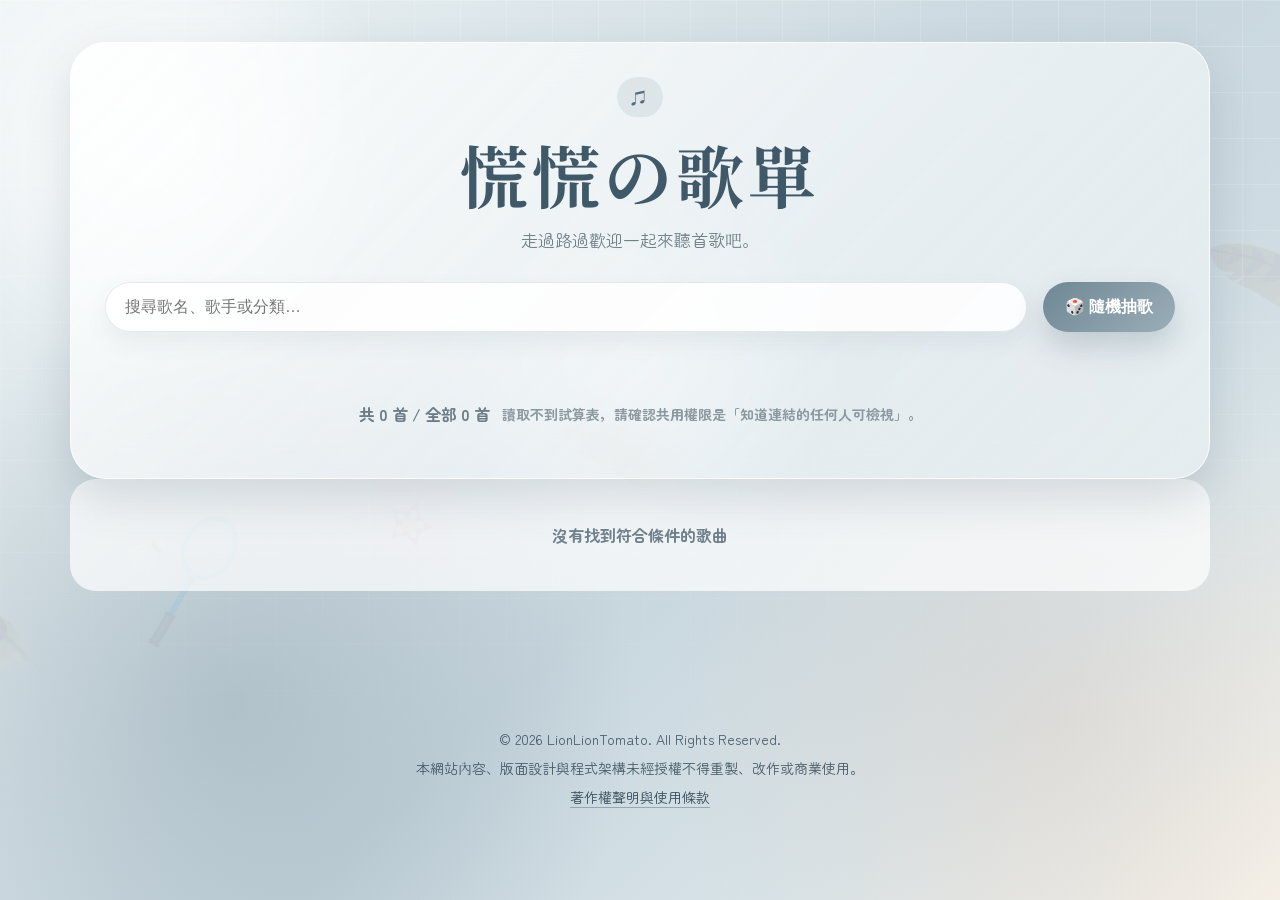
==== index.html @ 7f629f47 "Update index.html" ====
<!DOCTYPE html>
<html lang="zh-Hant">
<head>
<meta charset="utf-8"/>
<meta content="width=device-width, initial-scale=1.0" name="viewport"/>
<title>慌慌歌單</title>

<link href="https://fonts.googleapis.com" rel="preconnect"/>
<link crossorigin="" href="https://fonts.gstatic.com" rel="preconnect"/>
<link rel="icon" href="data:image/svg+xml,<svg xmlns=%22http://www.w3.org/2000/svg%22 viewBox=%220 0 100 100%22><text y=%22.9em%22 font-size=%2290%22>🌸</text></svg>">
<link href="https://fonts.googleapis.com/css2?family=Noto+Serif+TC:wght@500;700&family=Zen+Maru+Gothic:wght@400;500;700&display=swap" rel="stylesheet"/>

<link href="style.css?v=20260621b" rel="stylesheet"/>

<style>
.site-footer{
  position:relative;
  z-index:2;
  max-width:980px;
  margin:40px auto 24px;
  padding:22px 18px;
  text-align:center;
  font-family:"Zen Maru Gothic","Noto Serif TC",serif;
  color:rgba(48,70,84,.86);
  font-size:14px;
  line-height:1.8;
}

.site-footer p{
  margin:4px 0;
}

.site-footer a{
  color:rgba(48,70,84,.95);
  text-decoration:none;
  border-bottom:1px solid rgba(48,70,84,.35);
}

.site-footer a:hover{
  opacity:.75;
}
</style>
</head>

<body>
<div class="float-layer" id="floatLayer"></div>

<main class="wrap">
<section class="hero">
<span class="eyebrow"> ♫</span>
<h1 id="siteTitle">慌慌の歌單</h1>
<p id="siteSubtitle">走過路過歡迎一起來聽首歌吧。</p>

<div class="controls">
<input class="search" id="search" placeholder="搜尋歌名、歌手或分類…"/>
<button class="random" id="randomBtn" type="button">🎲 隨機抽歌</button>
</div>

<div class="tags" id="tags"></div>
<div class="meta">
  <span id="count">讀取中…</span>
  <span class="status" id="status"></span>
</div>
</section>

<section class="grid" id="grid"></section>
<div class="empty" id="empty">沒有找到符合條件的歌曲</div>
</main>

<footer class="site-footer">
  <p>© 2026 LionLionTomato. All Rights Reserved.</p>
  <p>本網站內容、版面設計與程式架構未經授權不得重製、改作或商業使用。</p>
  <p><a href="copyright.html">著作權聲明與使用條款</a></p>
</footer>

<div class="modal" id="modal">
  <div class="modal-card">
    <h2 id="modalTitle">🌸慌慌推薦</h2>
    <div class="big" id="pickSong"></div>
    <div id="pickArtist"></div>
    <button class="close" id="closeModal" type="button">謝謝尼的瓜單啊！</button>
  </div>
</div>

<script src="./script.js?v=1008"></script>
</body>
</html>
---- style.css ----
:root{
  --blue-900:#405969; --blue-800:#526d7e; --blue-700:#6f8795; --blue-600:#839aa8;
  --blue-300:#cbd8df; --blue-200:#dbe5e9; --blue-100:#eef4f6;
  --cream:#f8f5ef; --ink:#31434d; --muted:#70818b; --white:rgba(255,255,255,.78);
  --shadow:0 18px 45px rgba(64,89,105,.18); --radius:26px;
}

*{box-sizing:border-box}
html{scroll-behavior:smooth}

body{
  margin:0;
  min-height:100vh;
  color:var(--ink);
  font-family:'Zen Maru Gothic','Noto Serif TC',system-ui,sans-serif;
  overflow-x:hidden;
  background:
    radial-gradient(circle at 12% 16%, rgba(255,255,255,.95), transparent 18%),
    radial-gradient(circle at 88% 14%, rgba(203,216,223,.95), transparent 26%),
    radial-gradient(circle at 18% 78%, rgba(111,135,149,.32), transparent 32%),
    radial-gradient(circle at 82% 80%, rgba(216,180,160,.22), transparent 30%),
    radial-gradient(circle at 50% 42%, rgba(255,255,255,.50), transparent 23%),
    radial-gradient(circle at 38% 62%, rgba(203,216,223,.42), transparent 28%),
    linear-gradient(135deg,#eef4f6 0%,#dbe5e9 28%,#c7d6de 55%,#d9e4e8 78%,#f6f2ea 100%);
}

body:before{
  content:"🪶  🏸  🌸  🪶  🏸  🌸  🪶";
  position:fixed;
  inset:0;
  pointer-events:none;
  z-index:0;
  display:flex;
  align-items:center;
  justify-content:center;
  color:rgba(64,89,105,.075);
  font-size:clamp(44px,8vw,105px);
  letter-spacing:34px;
  line-height:2.4;
  white-space:nowrap;
  transform:rotate(-15deg);
}

body:after{
  content:"";
  position:fixed;
  inset:0;
  pointer-events:none;
  z-index:0;
  background-image:
    linear-gradient(rgba(255,255,255,.30) 1px, transparent 1px),
    linear-gradient(90deg, rgba(255,255,255,.24) 1px, transparent 1px);
  background-size:46px 46px;
  mask-image:linear-gradient(to bottom,rgba(0,0,0,.72),transparent 88%);
}

.float-layer{position:fixed;inset:0;pointer-events:none;overflow:hidden;z-index:0}
.float{position:absolute;bottom:-8vh;font-size:clamp(18px,2.6vw,32px);opacity:.42;filter:drop-shadow(0 8px 12px rgba(64,89,105,.15));animation:rise var(--dur) linear infinite;left:var(--left);animation-delay:var(--delay)}
@keyframes rise{0%{transform:translateY(0) rotate(0deg);opacity:0}15%{opacity:.45}100%{transform:translateY(-112vh) rotate(360deg);opacity:0}}

.wrap{position:relative;z-index:1;max-width:1180px;margin:0 auto;padding:42px 20px 70px}

.hero{
  padding:34px;
  border-radius:36px;
  background:linear-gradient(135deg,rgba(255,255,255,.76),rgba(238,244,246,.62));
  box-shadow:var(--shadow);
  border:1px solid rgba(255,255,255,.76);
  backdrop-filter:blur(18px);
  text-align:center !important;
  display:flex !important;
  flex-direction:column !important;
  align-items:center !important;
}

.eyebrow{
  display:inline-flex;
  gap:8px;
  align-items:center;
  justify-content:center;
  padding:8px 14px;
  border-radius:999px;
  background:rgba(111,135,149,.13);
  color:var(--blue-800);
  font-weight:700;
  letter-spacing:.08em;
  margin:0 auto;
  text-align:center !important;
}

.hero h1{
  font-family:'Noto Serif TC',serif;
  font-size:clamp(36px,6vw,68px);
  line-height:1.1;
  margin:20px 0 12px;
  color:var(--blue-900);
  letter-spacing:.06em;
  text-align:center !important;
  width:100%;
}

.hero p{
  margin:0;
  color:var(--muted);
  font-size:17px;
  line-height:1.9;
  text-align:center !important;
  width:100%;
}

.controls{display:grid;grid-template-columns:1fr auto;gap:16px;margin:26px 0 18px;width:100%}
.search{width:100%;border:0;outline:0;border-radius:999px;background:rgba(255,255,255,.86);padding:16px 20px;font-size:16px;color:var(--ink);box-shadow:inset 0 0 0 1px rgba(111,135,149,.18),0 10px 22px rgba(64,89,105,.08)}
.random{border:0;border-radius:999px;padding:0 22px;background:linear-gradient(135deg,#6f8795,#9aaeb8);color:white;font-weight:800;font-size:16px;cursor:pointer;box-shadow:0 14px 30px rgba(64,89,105,.23);transition:.22s}
.random:hover{transform:translateY(-2px)}

.tags{display:flex;flex-wrap:wrap;gap:10px;margin:20px 0 26px;width:100%}
.tag{--tag:#8fa3ad;--tagLight:#eef3f5;border:1px solid rgba(82,109,126,.14);background:linear-gradient(135deg,rgba(255,255,255,.84),var(--tagLight));color:#526b78;padding:10px 16px;border-radius:999px;font-weight:800;cursor:pointer;box-shadow:0 9px 18px rgba(64,89,105,.08);transition:.22s}
.tag:hover{transform:translateY(-2px);box-shadow:0 13px 26px rgba(64,89,105,.14)}
.tag.active{background:linear-gradient(135deg,var(--tag),#506a7a);color:white;border-color:transparent;box-shadow:0 15px 28px rgba(64,89,105,.25);transform:translateY(-2px)}

.meta{display:flex;align-items:center;justify-content:space-between;gap:12px;margin:6px 2px 18px;color:#6b7c86;font-weight:700}
.status{font-size:14px;color:#8a98a0}
.grid{display:grid;grid-template-columns:repeat(auto-fill,minmax(230px,1fr));gap:18px}

.card{
  position:relative;
  min-height:150px;
  padding:22px 18px 56px;
  border-radius:var(--radius);
  background:linear-gradient(145deg,rgba(255,255,255,.82),rgba(236,243,246,.72));
  border:1px solid rgba(255,255,255,.8);
  box-shadow:0 15px 32px rgba(64,89,105,.12);
  overflow:hidden;
  transition:.22s;
  isolation:isolate;
}

.card:hover{transform:translateY(-4px)}

/* 卡片右上角圖示裝飾 */
.card:after{
  content:'🌸';
  position:absolute;
  right:15px;
  top:12px;
  width:56px;
  height:56px;
  display:grid;
  place-items:center;
  border-radius:18px;
  background:rgba(111,135,149,.10);
  border:1px solid rgba(111,135,149,.10);
  box-shadow:0 10px 22px rgba(64,89,105,.08);
  font-size:34px;
  line-height:1;
  opacity:.42;
  transform:rotate(-10deg);
  pointer-events:none;
  z-index:0;
  font-family:'Apple Color Emoji','Segoe UI Emoji','Noto Color Emoji',sans-serif;
}

.song,
.artist,
.cat{
  position:relative;
  z-index:1;
}

.song{
  font-family:'Noto Serif TC',serif;
  font-size:24px;
  font-weight:700;
  color:var(--blue-900);
  margin:0 0 9px;
  padding-right:70px;
}

.artist{
  font-size:15px;
  color:var(--muted);
  font-weight:700;
  margin-bottom:12px;
}

.cat{
  display:inline-flex;
  max-width:100%;
  padding:6px 11px;
  border-radius:999px;
  background:rgba(111,135,149,.13);
  color:#5e7480;
  font-size:13px;
  font-weight:700;
  line-height:1.5;
}

.copy{
  position:absolute;
  right:14px;
  bottom:14px;
  z-index:2;
  border:0;
  border-radius:999px;
  padding:8px 13px;
  background:#dae5e9;
  color:#526b78;
  font-weight:800;
  cursor:pointer;
  transition:.2s;
}

.copy:hover{background:#c3d2d9}
.copy.done{background:#7f9aaa;color:white}

.empty{display:none;text-align:center;padding:44px;border-radius:26px;background:rgba(255,255,255,.7);color:#70818b;font-weight:700}
.picked{animation:pulse 1.4s ease 1;box-shadow:0 0 0 4px rgba(111,135,149,.18),0 18px 45px rgba(64,89,105,.2)}
@keyframes pulse{0%,100%{transform:scale(1)}35%{transform:scale(1.035)}}

.modal{position:fixed;inset:0;z-index:8;display:none;place-items:center;background:rgba(42,57,66,.28);backdrop-filter:blur(6px);padding:18px}
.modal.show{display:grid}
.modal-card{max-width:420px;width:100%;background:linear-gradient(135deg,#fff,#eef4f6);border-radius:30px;padding:30px;box-shadow:0 30px 70px rgba(42,57,66,.28);text-align:center}
.modal h2{font-family:'Noto Serif TC',serif;margin:0 0 12px;color:#405969}
.modal .big{font-size:30px;font-family:'Noto Serif TC',serif;font-weight:700;margin:12px 0;color:#405969}
.close{margin-top:16px;border:0;border-radius:999px;background:#6f8795;color:white;padding:11px 20px;font-weight:800;cursor:pointer}

@media(max-width:680px){
  .wrap{padding:24px 14px 50px}
  .hero{padding:24px 18px;border-radius:28px}
  .controls{grid-template-columns:1fr}
  .random{height:50px}
  .grid{grid-template-columns:1fr}
  .tag{padding:10px 13px}

  .card:after{
    right:14px;
    top:12px;
    width:52px;
    height:52px;
    font-size:32px;
  }

  .song{
    padding-right:64px;
  }
}
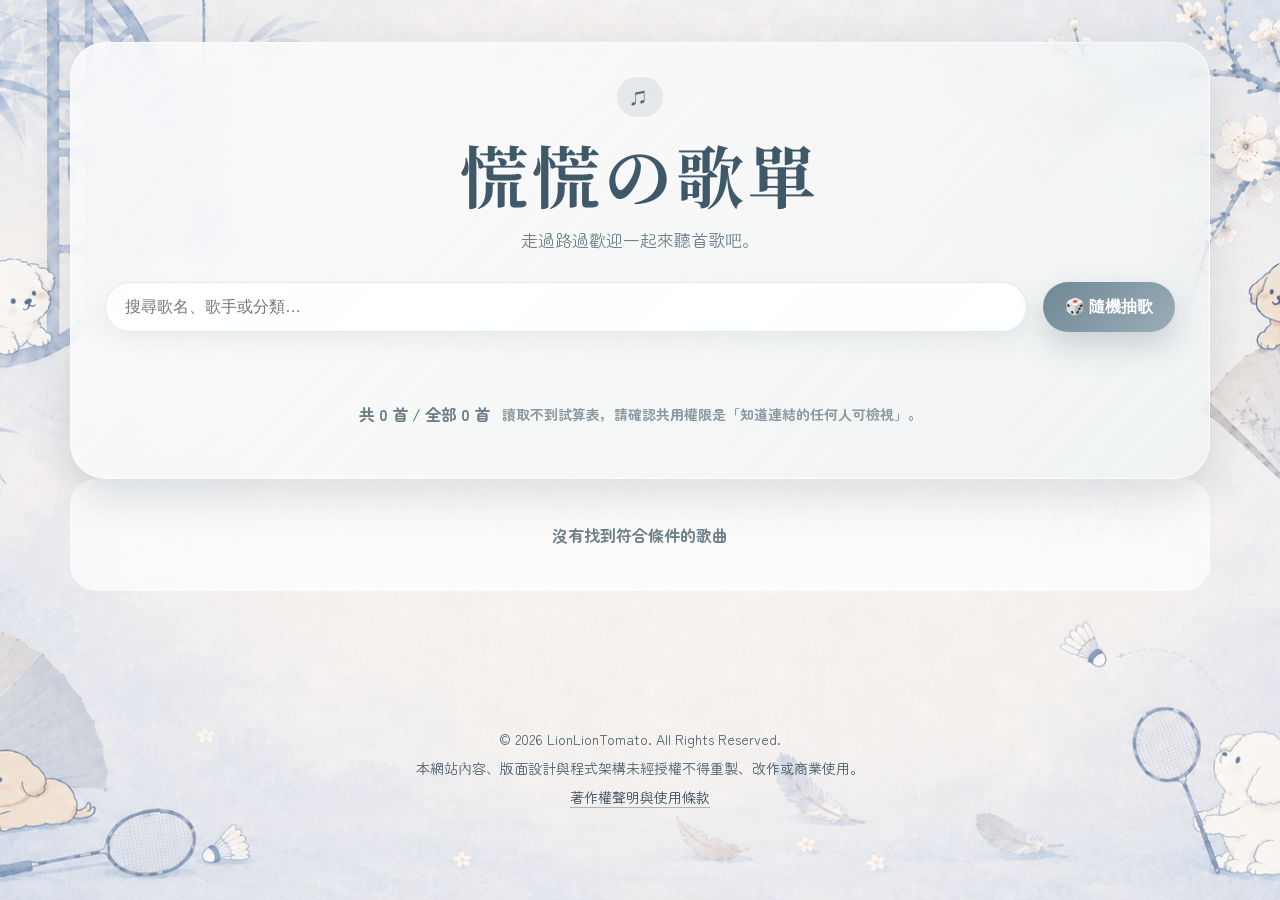
==== commit 103d42ad: "Update index.html" ====
--- a/index.html
+++ b/index.html
@@ -10,7 +10,7 @@
 <link rel="icon" href="data:image/svg+xml,<svg xmlns=%22http://www.w3.org/2000/svg%22 viewBox=%220 0 100 100%22><text y=%22.9em%22 font-size=%2290%22>🌸</text></svg>">
 <link href="https://fonts.googleapis.com/css2?family=Noto+Serif+TC:wght@500;700&family=Zen+Maru+Gothic:wght@400;500;700&display=swap" rel="stylesheet"/>
 
-<link href="style.css?v=20260621b" rel="stylesheet"/>
+<link href="style.css?v=20260621d" rel="stylesheet"/>
 
 <style>
 .site-footer{
--- a/style.css
+++ b/style.css
@@ -14,51 +14,71 @@
   color:var(--ink);
   font-family:'Zen Maru Gothic','Noto Serif TC',system-ui,sans-serif;
   overflow-x:hidden;
-  background:
-    radial-gradient(circle at 12% 16%, rgba(255,255,255,.95), transparent 18%),
-    radial-gradient(circle at 88% 14%, rgba(203,216,223,.95), transparent 26%),
-    radial-gradient(circle at 18% 78%, rgba(111,135,149,.32), transparent 32%),
-    radial-gradient(circle at 82% 80%, rgba(216,180,160,.22), transparent 30%),
-    radial-gradient(circle at 50% 42%, rgba(255,255,255,.50), transparent 23%),
-    radial-gradient(circle at 38% 62%, rgba(203,216,223,.42), transparent 28%),
-    linear-gradient(135deg,#eef4f6 0%,#dbe5e9 28%,#c7d6de 55%,#d9e4e8 78%,#f6f2ea 100%);
-}
-
-body:before{
-  content:"🪶  🏸  🌸  🪶  🏸  🌸  🪶";
+
+  /* 桌機版背景：只使用一張完整背景，不做補丁，避免分裂 */
+  background-image:
+    linear-gradient(rgba(255,255,255,.16), rgba(255,255,255,.30)),
+    url("fang-bg-desktop.png");
+  background-size:cover;
+  background-position:center bottom;
+  background-repeat:no-repeat;
+  background-attachment:fixed;
+}
+
+/* 關掉舊的左右補丁圖層，避免背景分裂 */
+body::before,
+body::after{
+  content:none !important;
+}
+
+/* 飄浮小元素：保留氛圍，但不要太搶畫面 */
+.float-layer{
   position:fixed;
   inset:0;
   pointer-events:none;
+  overflow:hidden;
   z-index:0;
-  display:flex;
-  align-items:center;
-  justify-content:center;
-  color:rgba(64,89,105,.075);
-  font-size:clamp(44px,8vw,105px);
-  letter-spacing:34px;
-  line-height:2.4;
-  white-space:nowrap;
-  transform:rotate(-15deg);
-}
-
-body:after{
-  content:"";
-  position:fixed;
-  inset:0;
-  pointer-events:none;
-  z-index:0;
-  background-image:
-    linear-gradient(rgba(255,255,255,.30) 1px, transparent 1px),
-    linear-gradient(90deg, rgba(255,255,255,.24) 1px, transparent 1px);
-  background-size:46px 46px;
-  mask-image:linear-gradient(to bottom,rgba(0,0,0,.72),transparent 88%);
-}
-
-.float-layer{position:fixed;inset:0;pointer-events:none;overflow:hidden;z-index:0}
-.float{position:absolute;bottom:-8vh;font-size:clamp(18px,2.6vw,32px);opacity:.42;filter:drop-shadow(0 8px 12px rgba(64,89,105,.15));animation:rise var(--dur) linear infinite;left:var(--left);animation-delay:var(--delay)}
-@keyframes rise{0%{transform:translateY(0) rotate(0deg);opacity:0}15%{opacity:.45}100%{transform:translateY(-112vh) rotate(360deg);opacity:0}}
-
-.wrap{position:relative;z-index:1;max-width:1180px;margin:0 auto;padding:42px 20px 70px}
+}
+
+.float{
+  position:absolute;
+  bottom:-8vh;
+  left:var(--left);
+  font-size:clamp(17px,2.2vw,30px);
+  opacity:.22;
+  color:rgba(64,89,105,.28);
+  filter:drop-shadow(0 6px 10px rgba(64,89,105,.10));
+  animation:rise var(--dur) linear infinite;
+  animation-delay:var(--delay);
+}
+
+@keyframes rise{
+  0%{
+    transform:translateY(0) rotate(0deg);
+    opacity:0;
+  }
+
+  18%{
+    opacity:.22;
+  }
+
+  72%{
+    opacity:.16;
+  }
+
+  100%{
+    transform:translateY(-112vh) rotate(180deg);
+    opacity:0;
+  }
+}
+
+.wrap{
+  position:relative;
+  z-index:1;
+  max-width:1180px;
+  margin:0 auto;
+  padding:42px 20px 70px;
+}
 
 .hero{
   padding:34px;
@@ -108,19 +128,96 @@
   width:100%;
 }
 
-.controls{display:grid;grid-template-columns:1fr auto;gap:16px;margin:26px 0 18px;width:100%}
-.search{width:100%;border:0;outline:0;border-radius:999px;background:rgba(255,255,255,.86);padding:16px 20px;font-size:16px;color:var(--ink);box-shadow:inset 0 0 0 1px rgba(111,135,149,.18),0 10px 22px rgba(64,89,105,.08)}
-.random{border:0;border-radius:999px;padding:0 22px;background:linear-gradient(135deg,#6f8795,#9aaeb8);color:white;font-weight:800;font-size:16px;cursor:pointer;box-shadow:0 14px 30px rgba(64,89,105,.23);transition:.22s}
+.controls{
+  display:grid;
+  grid-template-columns:1fr auto;
+  gap:16px;
+  margin:26px 0 18px;
+  width:100%;
+}
+
+.search{
+  width:100%;
+  border:0;
+  outline:0;
+  border-radius:999px;
+  background:rgba(255,255,255,.86);
+  padding:16px 20px;
+  font-size:16px;
+  color:var(--ink);
+  box-shadow:inset 0 0 0 1px rgba(111,135,149,.18),0 10px 22px rgba(64,89,105,.08);
+}
+
+.random{
+  border:0;
+  border-radius:999px;
+  padding:0 22px;
+  background:linear-gradient(135deg,#6f8795,#9aaeb8);
+  color:white;
+  font-weight:800;
+  font-size:16px;
+  cursor:pointer;
+  box-shadow:0 14px 30px rgba(64,89,105,.23);
+  transition:.22s;
+}
+
 .random:hover{transform:translateY(-2px)}
 
-.tags{display:flex;flex-wrap:wrap;gap:10px;margin:20px 0 26px;width:100%}
-.tag{--tag:#8fa3ad;--tagLight:#eef3f5;border:1px solid rgba(82,109,126,.14);background:linear-gradient(135deg,rgba(255,255,255,.84),var(--tagLight));color:#526b78;padding:10px 16px;border-radius:999px;font-weight:800;cursor:pointer;box-shadow:0 9px 18px rgba(64,89,105,.08);transition:.22s}
-.tag:hover{transform:translateY(-2px);box-shadow:0 13px 26px rgba(64,89,105,.14)}
-.tag.active{background:linear-gradient(135deg,var(--tag),#506a7a);color:white;border-color:transparent;box-shadow:0 15px 28px rgba(64,89,105,.25);transform:translateY(-2px)}
-
-.meta{display:flex;align-items:center;justify-content:space-between;gap:12px;margin:6px 2px 18px;color:#6b7c86;font-weight:700}
-.status{font-size:14px;color:#8a98a0}
-.grid{display:grid;grid-template-columns:repeat(auto-fill,minmax(230px,1fr));gap:18px}
+.tags{
+  display:flex;
+  flex-wrap:wrap;
+  gap:10px;
+  margin:20px 0 26px;
+  width:100%;
+}
+
+.tag{
+  --tag:#8fa3ad;
+  --tagLight:#eef3f5;
+  border:1px solid rgba(82,109,126,.14);
+  background:linear-gradient(135deg,rgba(255,255,255,.84),var(--tagLight));
+  color:#526b78;
+  padding:10px 16px;
+  border-radius:999px;
+  font-weight:800;
+  cursor:pointer;
+  box-shadow:0 9px 18px rgba(64,89,105,.08);
+  transition:.22s;
+}
+
+.tag:hover{
+  transform:translateY(-2px);
+  box-shadow:0 13px 26px rgba(64,89,105,.14);
+}
+
+.tag.active{
+  background:linear-gradient(135deg,var(--tag),#506a7a);
+  color:white;
+  border-color:transparent;
+  box-shadow:0 15px 28px rgba(64,89,105,.25);
+  transform:translateY(-2px);
+}
+
+.meta{
+  display:flex;
+  align-items:center;
+  justify-content:space-between;
+  gap:12px;
+  margin:6px 2px 18px;
+  color:#6b7c86;
+  font-weight:700;
+}
+
+.status{
+  font-size:14px;
+  color:#8a98a0;
+}
+
+.grid{
+  display:grid;
+  grid-template-columns:repeat(auto-fill,minmax(230px,1fr));
+  gap:18px;
+}
 
 .card{
   position:relative;
@@ -135,9 +232,10 @@
   isolation:isolate;
 }
 
-.card:hover{transform:translateY(-4px)}
-
-/* 卡片右上角圖示裝飾 */
+.card:hover{
+  transform:translateY(-4px);
+}
+
 .card:after{
   content:'🌸';
   position:absolute;
@@ -213,24 +311,117 @@
 .copy:hover{background:#c3d2d9}
 .copy.done{background:#7f9aaa;color:white}
 
-.empty{display:none;text-align:center;padding:44px;border-radius:26px;background:rgba(255,255,255,.7);color:#70818b;font-weight:700}
-.picked{animation:pulse 1.4s ease 1;box-shadow:0 0 0 4px rgba(111,135,149,.18),0 18px 45px rgba(64,89,105,.2)}
-@keyframes pulse{0%,100%{transform:scale(1)}35%{transform:scale(1.035)}}
-
-.modal{position:fixed;inset:0;z-index:8;display:none;place-items:center;background:rgba(42,57,66,.28);backdrop-filter:blur(6px);padding:18px}
+.empty{
+  display:none;
+  text-align:center;
+  padding:44px;
+  border-radius:26px;
+  background:rgba(255,255,255,.7);
+  color:#70818b;
+  font-weight:700;
+}
+
+.picked{
+  animation:pulse 1.4s ease 1;
+  box-shadow:0 0 0 4px rgba(111,135,149,.18),0 18px 45px rgba(64,89,105,.2);
+}
+
+@keyframes pulse{
+  0%,100%{transform:scale(1)}
+  35%{transform:scale(1.035)}
+}
+
+.modal{
+  position:fixed;
+  inset:0;
+  z-index:8;
+  display:none;
+  place-items:center;
+  background:rgba(42,57,66,.28);
+  backdrop-filter:blur(6px);
+  padding:18px;
+}
+
 .modal.show{display:grid}
-.modal-card{max-width:420px;width:100%;background:linear-gradient(135deg,#fff,#eef4f6);border-radius:30px;padding:30px;box-shadow:0 30px 70px rgba(42,57,66,.28);text-align:center}
-.modal h2{font-family:'Noto Serif TC',serif;margin:0 0 12px;color:#405969}
-.modal .big{font-size:30px;font-family:'Noto Serif TC',serif;font-weight:700;margin:12px 0;color:#405969}
-.close{margin-top:16px;border:0;border-radius:999px;background:#6f8795;color:white;padding:11px 20px;font-weight:800;cursor:pointer}
+
+.modal-card{
+  max-width:420px;
+  width:100%;
+  background:linear-gradient(135deg,#fff,#eef4f6);
+  border-radius:30px;
+  padding:30px;
+  box-shadow:0 30px 70px rgba(42,57,66,.28);
+  text-align:center;
+}
+
+.modal h2{
+  font-family:'Noto Serif TC',serif;
+  margin:0 0 12px;
+  color:#405969;
+}
+
+.modal .big{
+  font-size:30px;
+  font-family:'Noto Serif TC',serif;
+  font-weight:700;
+  margin:12px 0;
+  color:#405969;
+}
+
+.close{
+  margin-top:16px;
+  border:0;
+  border-radius:999px;
+  background:#6f8795;
+  color:white;
+  padding:11px 20px;
+  font-weight:800;
+  cursor:pointer;
+}
+
+/* 手機版：使用新版直式背景 */
+@media(max-width:768px){
+  body{
+    background-image:
+      linear-gradient(rgba(255,255,255,.22), rgba(255,255,255,.40)),
+      url("fang-bg-mobile.png");
+    background-size:cover;
+    background-position:center bottom;
+    background-repeat:no-repeat;
+    background-attachment:scroll;
+  }
+
+  .float{
+    font-size:clamp(15px,5vw,24px);
+    opacity:.18;
+  }
+}
 
 @media(max-width:680px){
-  .wrap{padding:24px 14px 50px}
-  .hero{padding:24px 18px;border-radius:28px}
-  .controls{grid-template-columns:1fr}
-  .random{height:50px}
-  .grid{grid-template-columns:1fr}
-  .tag{padding:10px 13px}
+  .wrap{
+    padding:24px 14px 50px;
+  }
+
+  .hero{
+    padding:24px 18px;
+    border-radius:28px;
+  }
+
+  .controls{
+    grid-template-columns:1fr;
+  }
+
+  .random{
+    height:50px;
+  }
+
+  .grid{
+    grid-template-columns:1fr;
+  }
+
+  .tag{
+    padding:10px 13px;
+  }
 
   .card:after{
     right:14px;
@@ -244,3 +435,18 @@
     padding-right:64px;
   }
 }
+
+/* 更小手機 */
+@media(max-width:480px){
+  body{
+    background-image:
+      linear-gradient(rgba(255,255,255,.26), rgba(255,255,255,.44)),
+      url("fang-bg-mobile.png");
+    background-size:cover;
+    background-position:center bottom;
+  }
+
+  .float{
+    opacity:.16;
+  }
+}
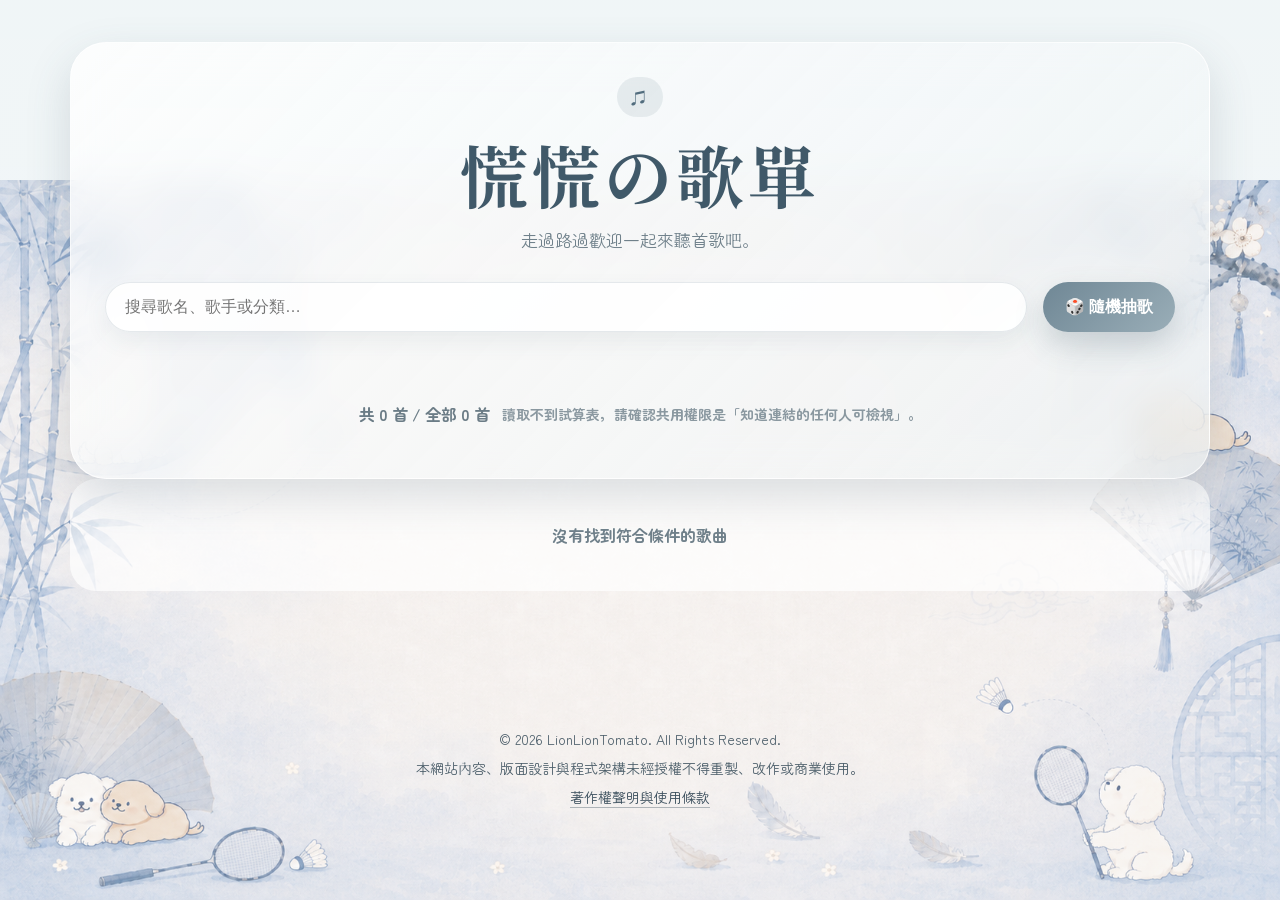
==== commit ac40f2de: "Update index.html" ====
--- a/index.html
+++ b/index.html
@@ -10,7 +10,7 @@
 <link rel="icon" href="data:image/svg+xml,<svg xmlns=%22http://www.w3.org/2000/svg%22 viewBox=%220 0 100 100%22><text y=%22.9em%22 font-size=%2290%22>🌸</text></svg>">
 <link href="https://fonts.googleapis.com/css2?family=Noto+Serif+TC:wght@500;700&family=Zen+Maru+Gothic:wght@400;500;700&display=swap" rel="stylesheet"/>
 
-<link href="style.css?v=20260621d" rel="stylesheet"/>
+<link href="style.css?v=20260621e" rel="stylesheet"/>
 
 <style>
 .site-footer{
--- a/style.css
+++ b/style.css
@@ -14,12 +14,13 @@
   color:var(--ink);
   font-family:'Zen Maru Gothic','Noto Serif TC',system-ui,sans-serif;
   overflow-x:hidden;
-
-  /* 桌機版背景：只使用一張完整背景，不做補丁，避免分裂 */
+  background-color:#eef4f6;
+
+  /* 桌機版背景：改成較完整顯示，避免左下羽球拍看起來怪怪的 */
   background-image:
-    linear-gradient(rgba(255,255,255,.16), rgba(255,255,255,.30)),
+    linear-gradient(rgba(255,255,255,.14), rgba(255,255,255,.28)),
     url("fang-bg-desktop.png");
-  background-size:cover;
+  background-size:100% auto;
   background-position:center bottom;
   background-repeat:no-repeat;
   background-attachment:fixed;
@@ -31,7 +32,7 @@
   content:none !important;
 }
 
-/* 飄浮小元素：保留氛圍，但不要太搶畫面 */
+/* 飄浮小元素 */
 .float-layer{
   position:fixed;
   inset:0;
@@ -44,10 +45,10 @@
   position:absolute;
   bottom:-8vh;
   left:var(--left);
-  font-size:clamp(17px,2.2vw,30px);
-  opacity:.22;
-  color:rgba(64,89,105,.28);
-  filter:drop-shadow(0 6px 10px rgba(64,89,105,.10));
+  font-size:clamp(18px,2.5vw,32px);
+  opacity:.30;
+  color:rgba(64,89,105,.36);
+  filter:drop-shadow(0 8px 12px rgba(64,89,105,.14));
   animation:rise var(--dur) linear infinite;
   animation-delay:var(--delay);
 }
@@ -59,11 +60,11 @@
   }
 
   18%{
+    opacity:.30;
+  }
+
+  72%{
     opacity:.22;
-  }
-
-  72%{
-    opacity:.16;
   }
 
   100%{
@@ -379,21 +380,29 @@
   cursor:pointer;
 }
 
-/* 手機版：使用新版直式背景 */
+/* 平板 */
+@media(max-width:900px){
+  body{
+    background-size:100% auto;
+    background-position:center bottom;
+  }
+}
+
+/* 手機版 */
 @media(max-width:768px){
   body{
     background-image:
-      linear-gradient(rgba(255,255,255,.22), rgba(255,255,255,.40)),
+      linear-gradient(rgba(255,255,255,.20), rgba(255,255,255,.38)),
       url("fang-bg-mobile.png");
-    background-size:cover;
+    background-size:100% auto;
     background-position:center bottom;
     background-repeat:no-repeat;
     background-attachment:scroll;
   }
 
   .float{
-    font-size:clamp(15px,5vw,24px);
-    opacity:.18;
+    font-size:clamp(16px,5vw,26px);
+    opacity:.24;
   }
 }
 
@@ -440,13 +449,13 @@
 @media(max-width:480px){
   body{
     background-image:
-      linear-gradient(rgba(255,255,255,.26), rgba(255,255,255,.44)),
+      linear-gradient(rgba(255,255,255,.24), rgba(255,255,255,.42)),
       url("fang-bg-mobile.png");
-    background-size:cover;
+    background-size:100% auto;
     background-position:center bottom;
   }
 
   .float{
-    opacity:.16;
-  }
-}
+    opacity:.20;
+  }
+}
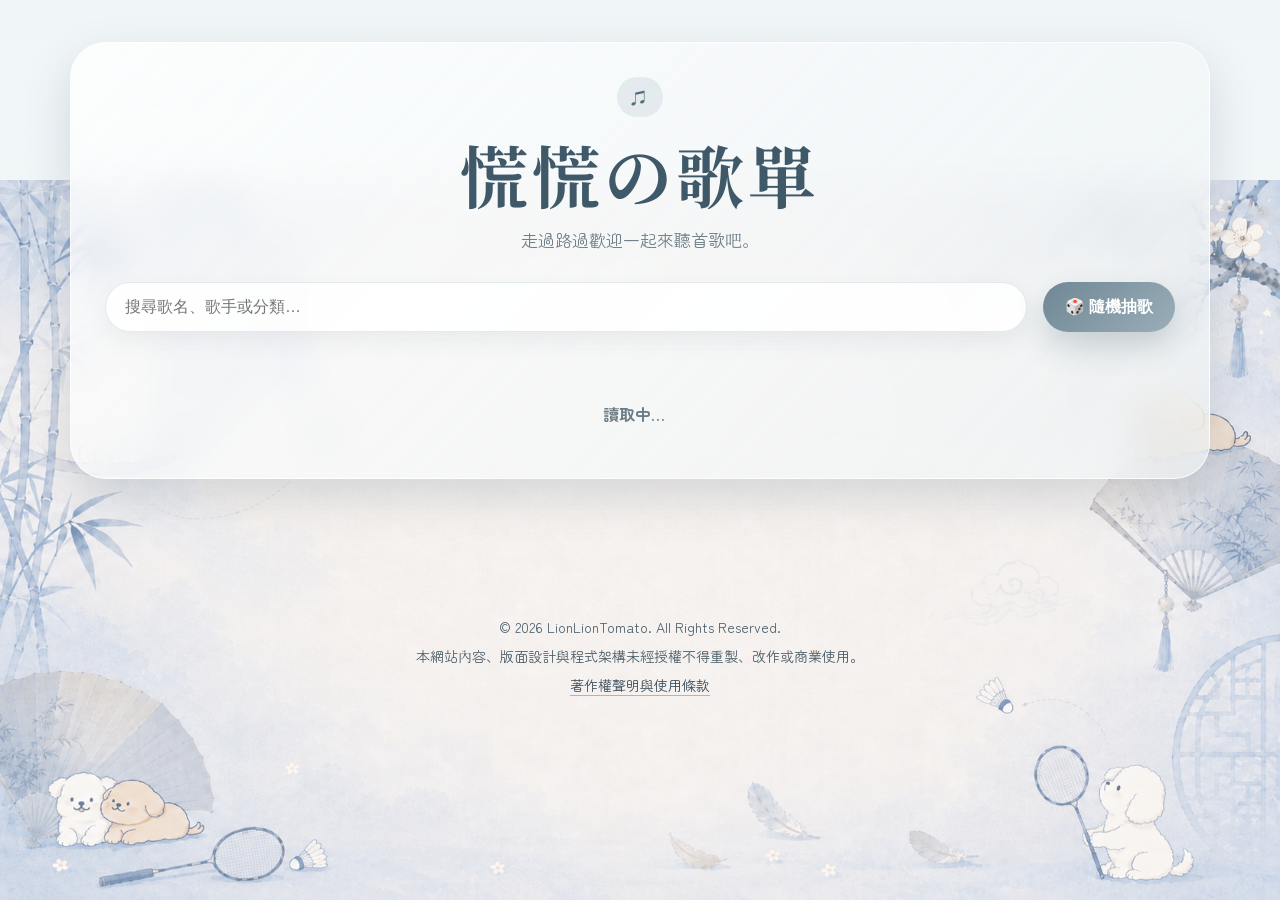
==== commit 98f0da35: "Update index.html" ====
--- a/index.html
+++ b/index.html
@@ -82,6 +82,6 @@
   </div>
 </div>
 
-<script src="./script.js?v=1008"></script>
+<script src="./script.js?v=1009"></script>
 </body>
 </html>
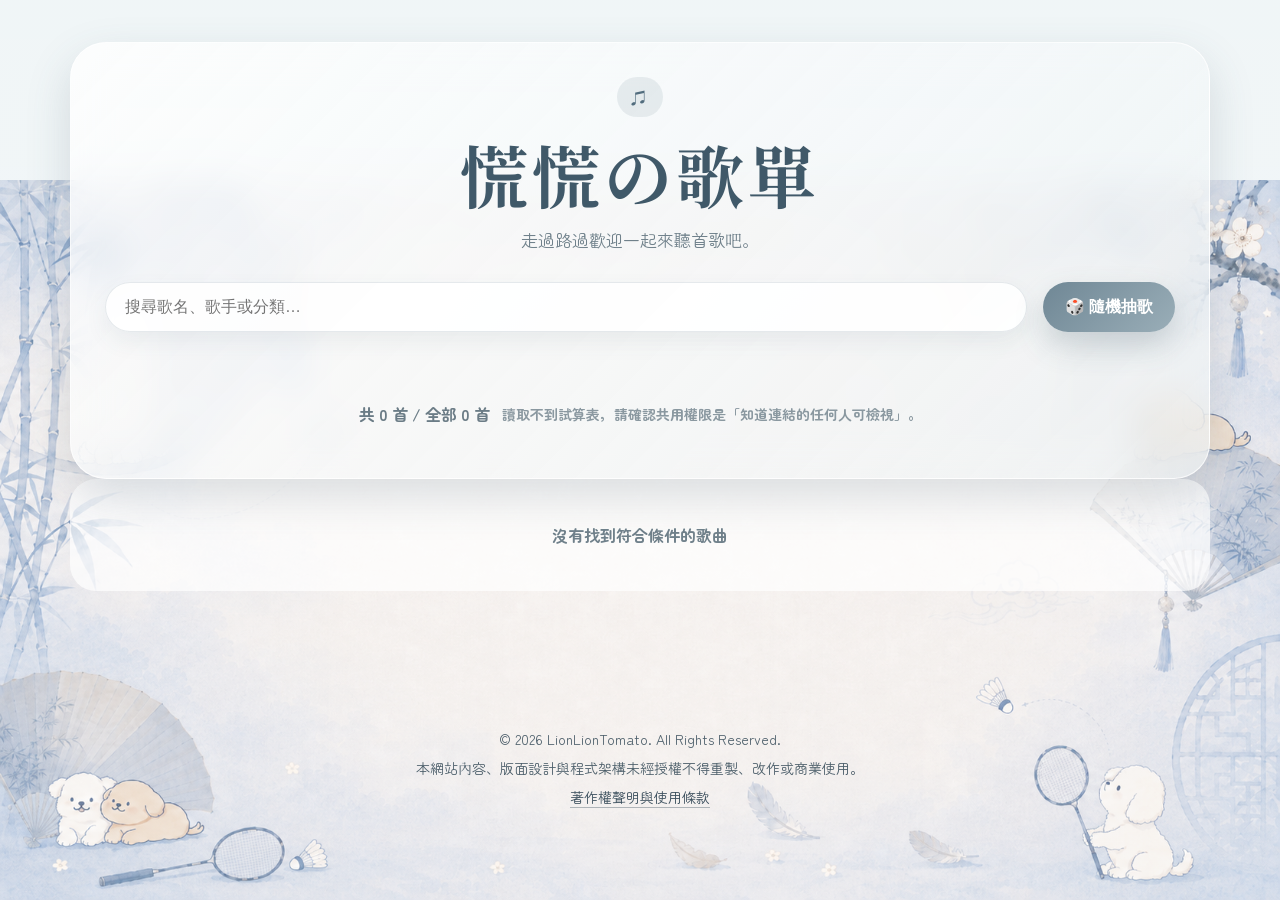
==== commit bee78a20: "Update index.html" ====
--- a/index.html
+++ b/index.html
@@ -82,6 +82,6 @@
   </div>
 </div>
 
-<script src="./script.js?v=1009"></script>
+<script src="./script.js?v=1013"></script>
 </body>
 </html>
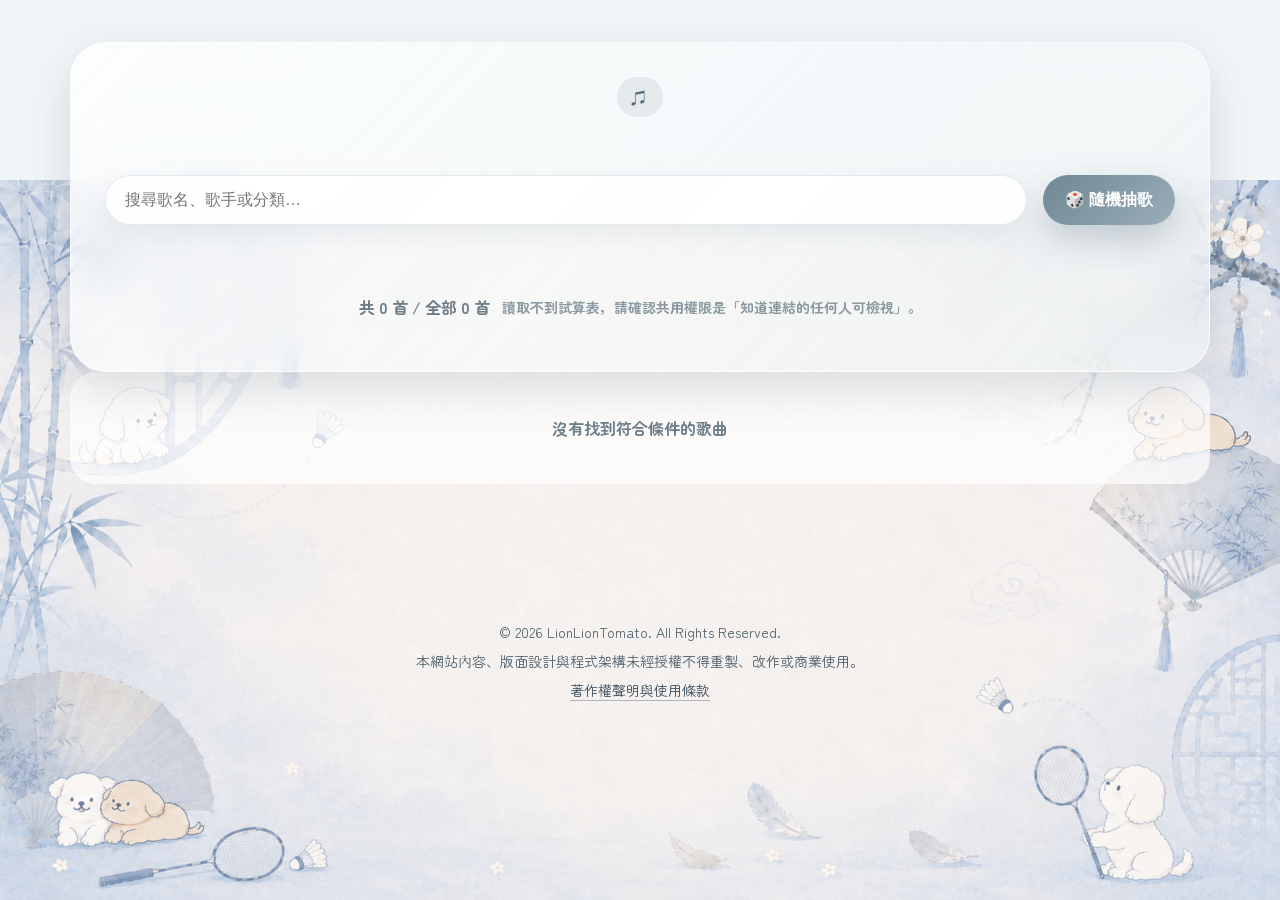
==== commit 1d07ba25: "Update index.html" ====
--- a/index.html
+++ b/index.html
@@ -3,14 +3,14 @@
 <head>
 <meta charset="utf-8"/>
 <meta content="width=device-width, initial-scale=1.0" name="viewport"/>
-<title>慌慌歌單</title>
+<title></title>
 
 <link href="https://fonts.googleapis.com" rel="preconnect"/>
 <link crossorigin="" href="https://fonts.gstatic.com" rel="preconnect"/>
 <link rel="icon" href="data:image/svg+xml,<svg xmlns=%22http://www.w3.org/2000/svg%22 viewBox=%220 0 100 100%22><text y=%22.9em%22 font-size=%2290%22>🌸</text></svg>">
 <link href="https://fonts.googleapis.com/css2?family=Noto+Serif+TC:wght@500;700&family=Zen+Maru+Gothic:wght@400;500;700&display=swap" rel="stylesheet"/>
 
-<link href="style.css?v=20260621e" rel="stylesheet"/>
+<link href="style.css?v=20260625b" rel="stylesheet"/>
 
 <style>
 .site-footer{
@@ -48,8 +48,8 @@
 <main class="wrap">
 <section class="hero">
 <span class="eyebrow"> ♫</span>
-<h1 id="siteTitle">慌慌の歌單</h1>
-<p id="siteSubtitle">走過路過歡迎一起來聽首歌吧。</p>
+<h1 id="siteTitle"></h1>
+<p id="siteSubtitle"></p>
 
 <div class="controls">
 <input class="search" id="search" placeholder="搜尋歌名、歌手或分類…"/>
@@ -82,6 +82,6 @@
   </div>
 </div>
 
-<script src="./script.js?v=1013"></script>
+<script src="./script.js?v=20260625b"></script>
 </body>
 </html>
